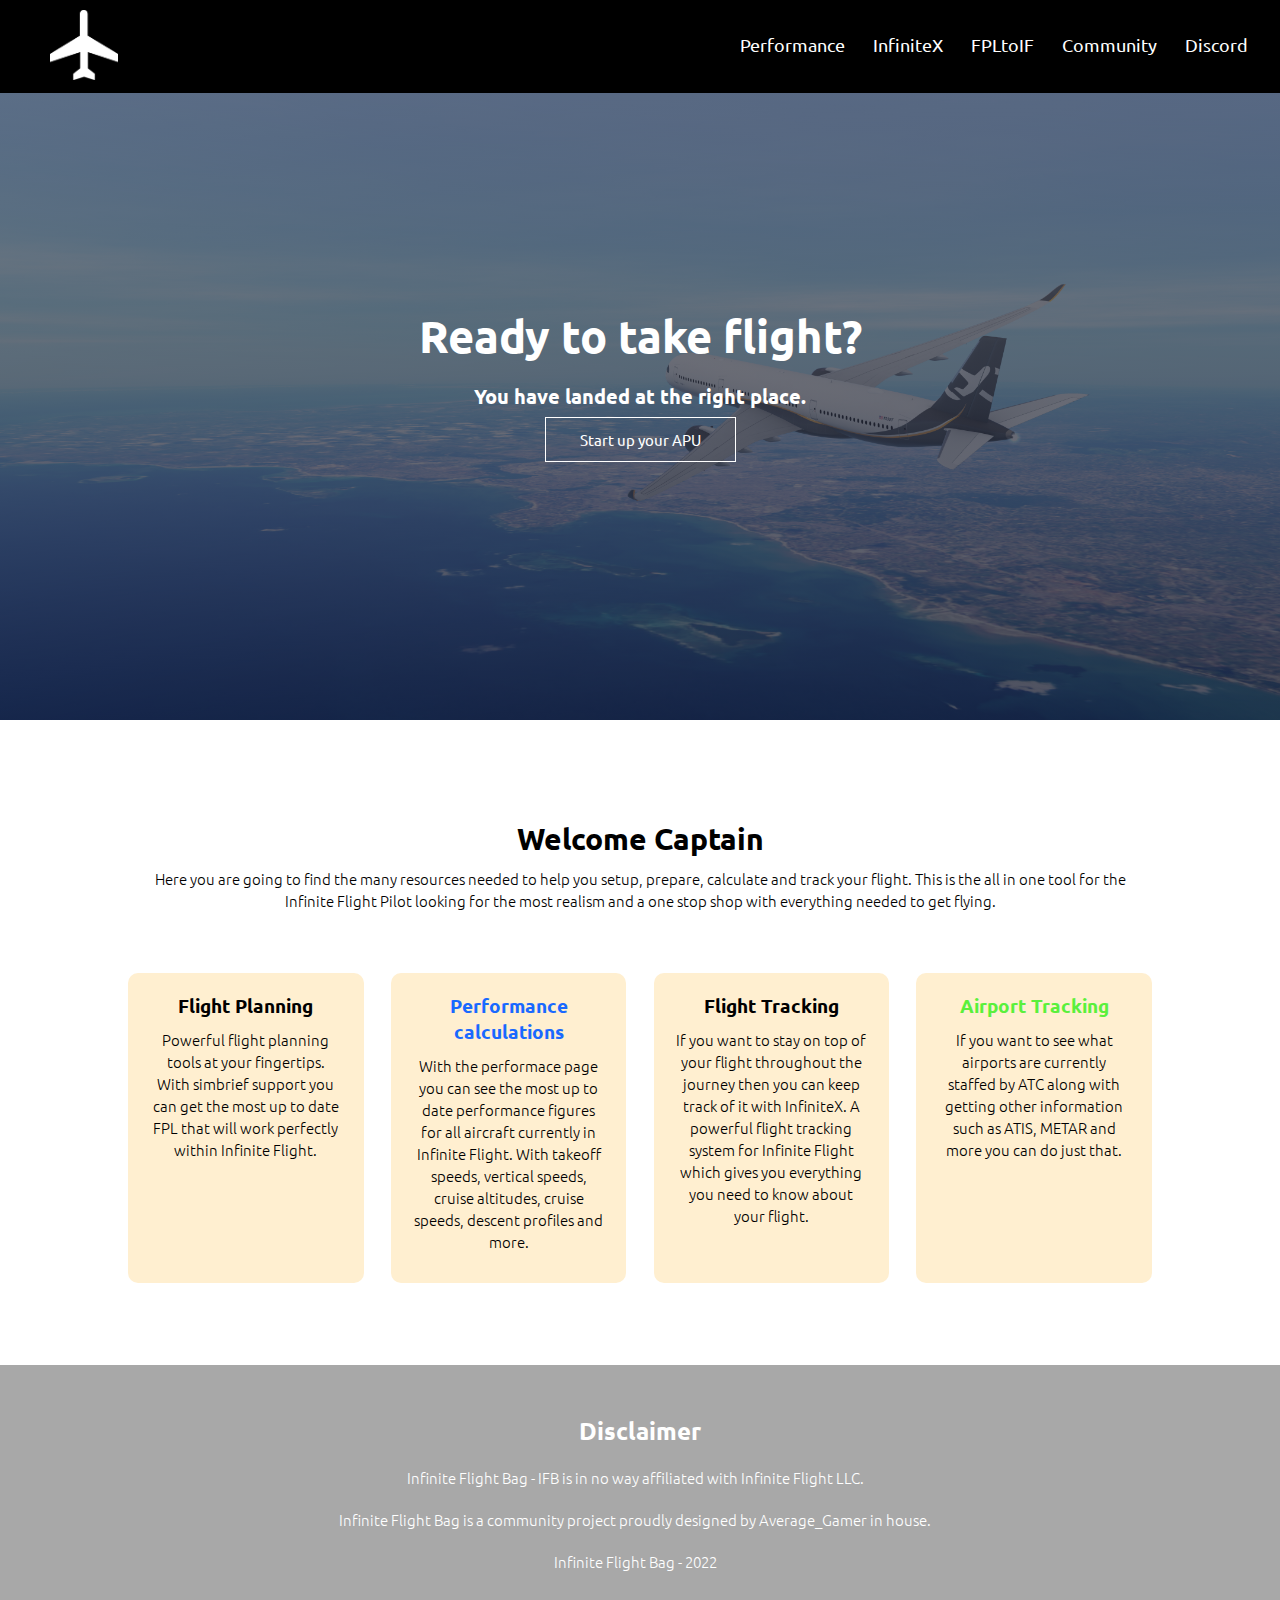
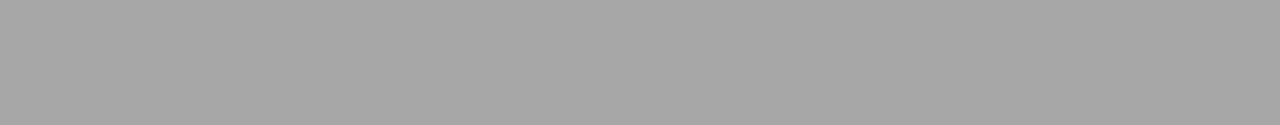
==== index.html @ 0d6eab2e "First Commit" ====
<!DOCTYPE html>
<html lang="en">
<head>
    <meta charset="UTF-8">
    <meta http-equiv="X-UA-Compatible" content="IE=edge">
    <meta name="viewport" content="width=device-width, initial-scale=1.0">
    <title>IFBag - Your Infinite Flight Pilot Bag</title>
    <link rel="stylesheet" href="mainpage.css">
    <link rel="preconnect" href="https://fonts.googleapis.com">
    <link rel="preconnect" href="https://fonts.gstatic.com" crossorigin>
    <link rel="preconnect" href="https://fonts.googleapis.com">
<link rel="preconnect" href="https://fonts.gstatic.com" crossorigin>
<link rel="preconnect" href="https://fonts.googleapis.com">
<link rel="preconnect" href="https://fonts.gstatic.com" crossorigin>
<link href="https://fonts.googleapis.com/css2?family=Ubuntu:wght@300;400;500;700&display=swap" rel="stylesheet">
<link rel="stylesheet" href="https://cdnjs.cloudflare.com/ajax/libs/font-awesome/6.1.1/css/all.min.css">
</head>
<body>

    <section class="header">
        <nav>
            <a href="index.html"><img src="images/92-926950_white-plane-silhouette-png.png" alt="need to go home"></a>
            <div class="nav-links" id="navLinks">
                <i class="fa-solid fa-xmark" onclick="hideMenu()"></i>
                <ul>
                    <li><a href="performance.html">Performance</a></li>
                    <li><a href="index.html">InfiniteX</a></li>
                    <li><a href="performance.html">FPLtoIF</a></li>
                    <li><a href="performance.html">Community</a></li>
                    <li><a href="performance.html">Discord</a></li>

                </ul>
            </div>
            <i class="fa-solid fa-bars" onclick="showMenu()"></i>
        </nav>

        <div class="text-box">
            <h1>Ready to take flight? <br></h1>
            <p>You have landed at the right place.</p>
            <a href="performance.html" class="hero-btn">Start up your APU</a>
        </div>

    </section>

    <!-------Welcome Captain------->

    <section class="welcomecaptain">
        <h1>Welcome Captain</h1>
        <p>Here you are going to find the many resources needed to help you setup, prepare, calculate and track your flight. This is the all in one tool for the Infinite Flight Pilot looking for the most realism and a one stop shop with everything needed to get flying.</p>

        <div class="row">
            <div class="welcomecaptain-col">
                <h3>Flight Planning</h3>
                <p>Powerful flight planning tools at your fingertips. With simbrief support you can get the most up to date FPL that will work perfectly within Infinite Flight.</p>
            </div>
            <div class="welcomecaptainperf-col">
                <h3>Performance calculations</h3>
                <p>With the performace page you can see the most up to date performance figures for all aircraft currently in Infinite Flight. With takeoff speeds, vertical speeds, cruise altitudes, cruise speeds, descent profiles and more.</p>
            </div>
            <div class="welcomecaptain-col">
                <h3>Flight Tracking</h3>
                <p>If you want to stay on top of your flight throughout the journey then you can keep track of it with InfiniteX. A powerful flight tracking system for Infinite Flight which gives you everything you need to know about your flight.</p>
            </div>
            <div class="welcomecaptainairport-col">
                <h3>Airport Tracking</h3>
                <p>If you want to see what airports are currently staffed by ATC along with getting other information such as ATIS, METAR and more you can do just that.</p>
            </div>
        </div>

    </section>

        <!---Footer--->

        <section class="footer">
            <div class="footer1">
                <h2>Disclaimer</h2>
                <p>Infinite Flight Bag - IFB is in no way affiliated with Infinite Flight LLC.</p>
                <p>Infinite Flight Bag is a community project proudly designed by Average_Gamer in house.</p>
                <p>Infinite Flight Bag - 2022</p>
            </div>
        </section>

    <!------ JAVASCRPIT FOR TOGGLE MENU------>
    <script>
    var navLinks = document.getElementById("navLinks");

    function showMenu(){
        navLinks.style.right = "0";
    }

    function hideMenu(){
        navLinks.style.right = "-200px";
    }
    </script>
    
</body>
</html>
---- mainpage.css ----
*{
    margin: 0;
    padding: 0;
    font-family: 'Ubuntu', sans-serif;
}

.header{
    min-height: 80vh;
    width: 100%;
    background-image: 
    linear-gradient(rgba(93, 94, 100, 0.7), rgba(4,9,30,0.7)), url(images/InfiniteFlight_2022-07-09-19-29-44.jpg);
    background-size: cover;
    background-position: center;
    position: relative;
}

.footer{
    margin-top: 20px;
    text-align: center;
    background-color: #a8a8a8;
    color: #ffff;
    padding-left: 10vh;
    padding-right: 10vh;
    min-height: 40vh;  
}
.footer h2{
    text-align: center;
    padding-top: 50px;
    padding-bottom: 10px;
}

.footer p{
    text-align: center;
    color: #ffff;
    margin-left: -10px;
}

nav{
    display: flex;
    padding-left: 20px;
    padding-right: 20px;
    justify-content: space-between;
    align-items: center;
    background-color: rgb(0, 0, 0);
}

nav img{
    padding-top: 10px;
    padding-bottom: 10px;
    max-width: 70px;
    max-height: 70px;
    padding-left: 30px;
}

.nav-links{
    flex: 1;
    text-align: right;
}

.nav-links ul li{
    list-style: none;
    display: inline-block;
    padding: 30px 12px;
    position: relative;
}

.nav-links ul li a{
    color: rgb(255, 255, 255);
    text-decoration: none;
    font-size: 18px;
}

.nav-links ul li::after{
    content: "";
    width: 0%;
    height: 1.5px;
    background: #fbff00;
    display: block;
    margin-top: 2px;
    transition: 0.5s;
}

.nav-links ul li:hover::after{
    width: 100%;
}

.text-box{
    width: 90%;
    color: rgb(255, 255, 255);
    position: absolute;
    top: 50%;
    left: 50%;
    transform: translate(-50%,-50%);
    text-align: center;
}

.text-box h1{
    padding-top: 50px;
    font-size: 45px;
}

.text-box p{
    margin-top: 10px;
    font-size: 20px;
    color: #ffff;
    font-weight: 600;
}

.hero-btn{
    display: inline-block;
    text-decoration: none;
    color: #ffff;
    border: 1px solid #ffff;
    padding: 12px 34px;
    font-size: 15px;
    background: transparent;
    position: relative;
    cursor: pointer;
}

.hero-btn:hover{
    border: 1px solid #f44336;
    background: #f44336;
    transition: ease 1s;
}

nav .fa-solid{
    display: none;
}

@media(max-width: 700px){
    .text-box h1{
        font-size: 30px;
    }
    .text-box p{
        margin-top: 5px;
        font-size: 15px;
    }
    .nav-links ul li{
        display: block;
    }
    .nav-links{
        position: absolute;
        background: #f44336;
        height: 100vh;
        width: 200px;
        top: 0;
        right: -200vh;
        text-align: center;
        z-index: 2;
        transition: 0.5s;
    }
    nav .fa-solid{
        display: block;
        color: rgb(255, 255, 255);
        margin: 10px;
        font-size: 22px;
        cursor: pointer;
        margin-right: 0vh;
    }
}

/*-----Welcome Captain-----*/

.welcomecaptain {
    width: 80%;
    margin: auto;
    text-align: center;
    padding-top: 100px;
}

h1 {
    font-size: 30px;
    font-weight: 600;
}

p{
    font-size: 15px;
    color: rgb(0, 0, 0);
    font-weight: 300;
    line-height: 22px;
    padding: 10px;
}

.row{
    margin-top: 5%;
    display: flex;
    justify-content: space-between;
}

.welcomecaptain-col{
    flex-basis: 23%;
    background: #ffefd0;
    border-radius: 10px;
    margin-bottom: 6%;
    padding: 20px 12px;
    box-sizing: border-box;
    transition: 0.5s;
}

h3{
    text-align: center;
    font-weight: 600;
    margin: 10;
}

.welcomecaptain-col:hover{
    box-shadow: 0 0 20px 0px rgba(0,0,0,0.2);
}

.welcomecaptainperf-col{
    flex-basis: 23%;
    background: #ffefd0;
    border-radius: 10px;
    margin-bottom: 6%;
    padding: 20px 12px;
    box-sizing: border-box;
    transition: 0.5s;
    color: #1969ff;
}

h3{
    text-align: center;
    font-weight: 600;
    margin: 10;
}

.welcomecaptainperf-col:hover{
    box-shadow: 0 0 20px 0px rgba(0,0,0,0.2);
}

.welcomecaptainairport-col{
    flex-basis: 23%;
    background: #ffefd0;
    border-radius: 10px;
    margin-bottom: 6%;
    padding: 20px 12px;
    box-sizing: border-box;
    transition: 0.5s;
    color: #5af03c;
}

h3{
    text-align: center;
    font-weight: 600;
    margin: 10;
}

.welcomecaptainairport-col:hover{
    box-shadow: 0 0 20px 0px rgba(0,0,0,0.2);
}

@media(max-width: 700px){
    .row{
        flex-direction: column;
    }
}
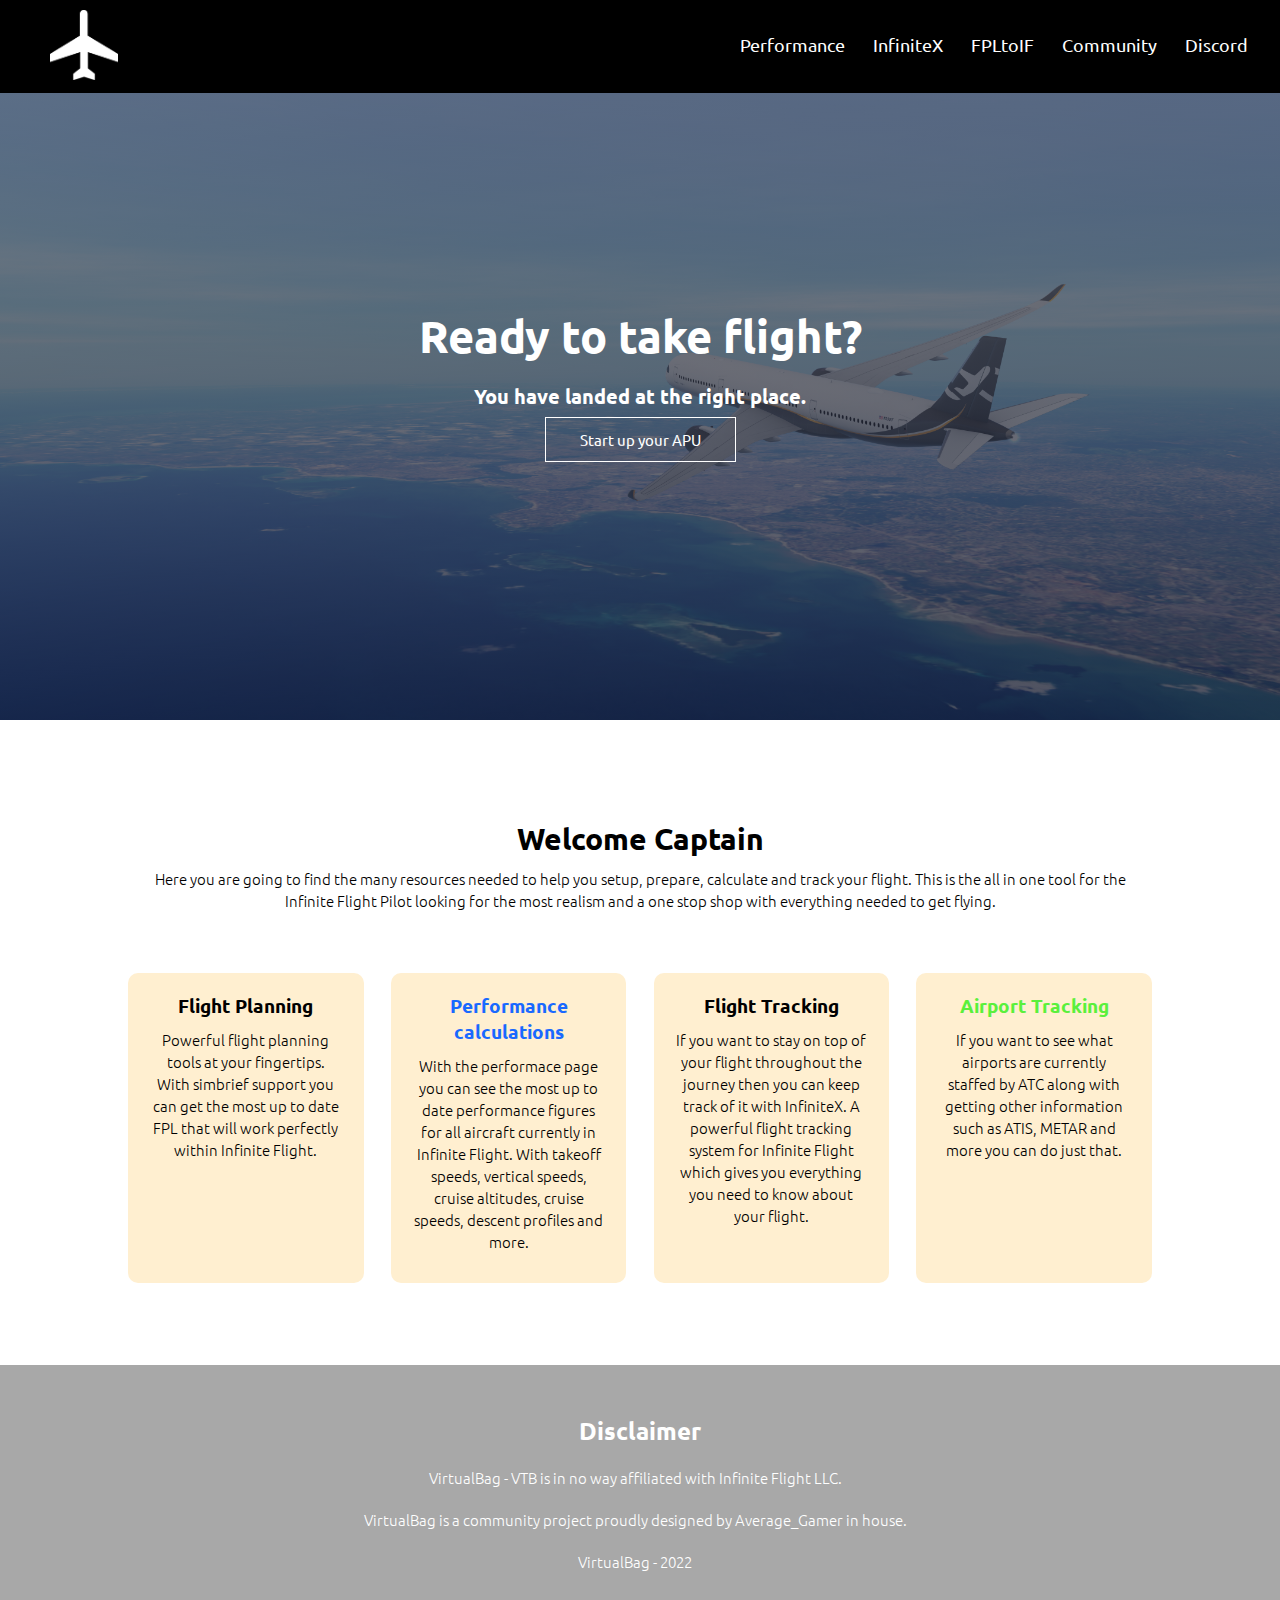
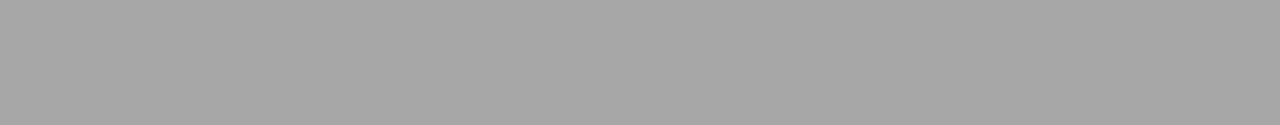
==== commit ce9ab0f7: "Changes, Changes, Changes" ====
--- a/index.html
+++ b/index.html
@@ -4,7 +4,7 @@
     <meta charset="UTF-8">
     <meta http-equiv="X-UA-Compatible" content="IE=edge">
     <meta name="viewport" content="width=device-width, initial-scale=1.0">
-    <title>IFBag - Your Infinite Flight Pilot Bag</title>
+    <title>VirtualBag - Your Infinite Flight Pilot Bag</title>
     <link rel="stylesheet" href="mainpage.css">
     <link rel="preconnect" href="https://fonts.googleapis.com">
     <link rel="preconnect" href="https://fonts.gstatic.com" crossorigin>
@@ -69,14 +69,19 @@
 
     </section>
 
+    <!--API Testing-->
+
+    <script>
+    </script>
+
         <!---Footer--->
 
         <section class="footer">
             <div class="footer1">
                 <h2>Disclaimer</h2>
-                <p>Infinite Flight Bag - IFB is in no way affiliated with Infinite Flight LLC.</p>
-                <p>Infinite Flight Bag is a community project proudly designed by Average_Gamer in house.</p>
-                <p>Infinite Flight Bag - 2022</p>
+                <p>VirtualBag - VTB is in no way affiliated with Infinite Flight LLC.</p>
+                <p>VirtualBag is a community project proudly designed by Average_Gamer in house.</p>
+                <p>VirtualBag - 2022</p>
             </div>
         </section>
 
